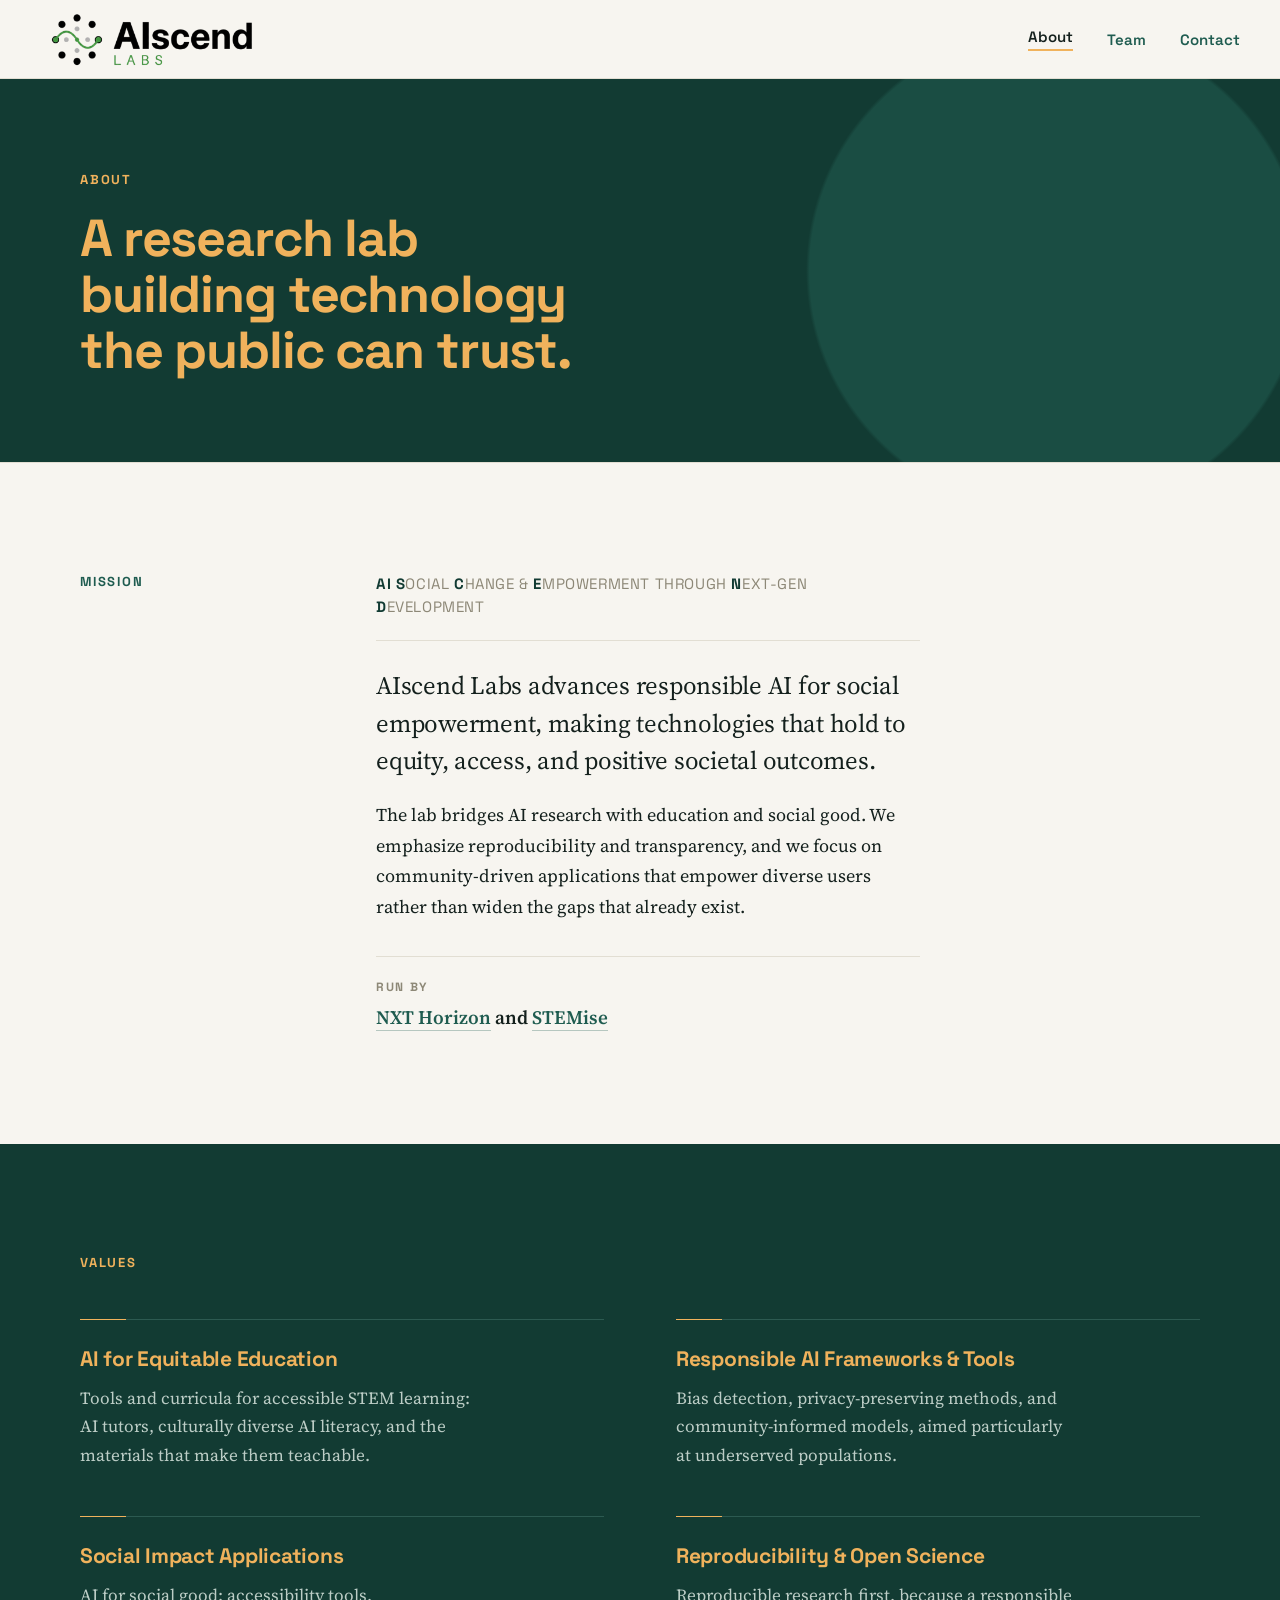
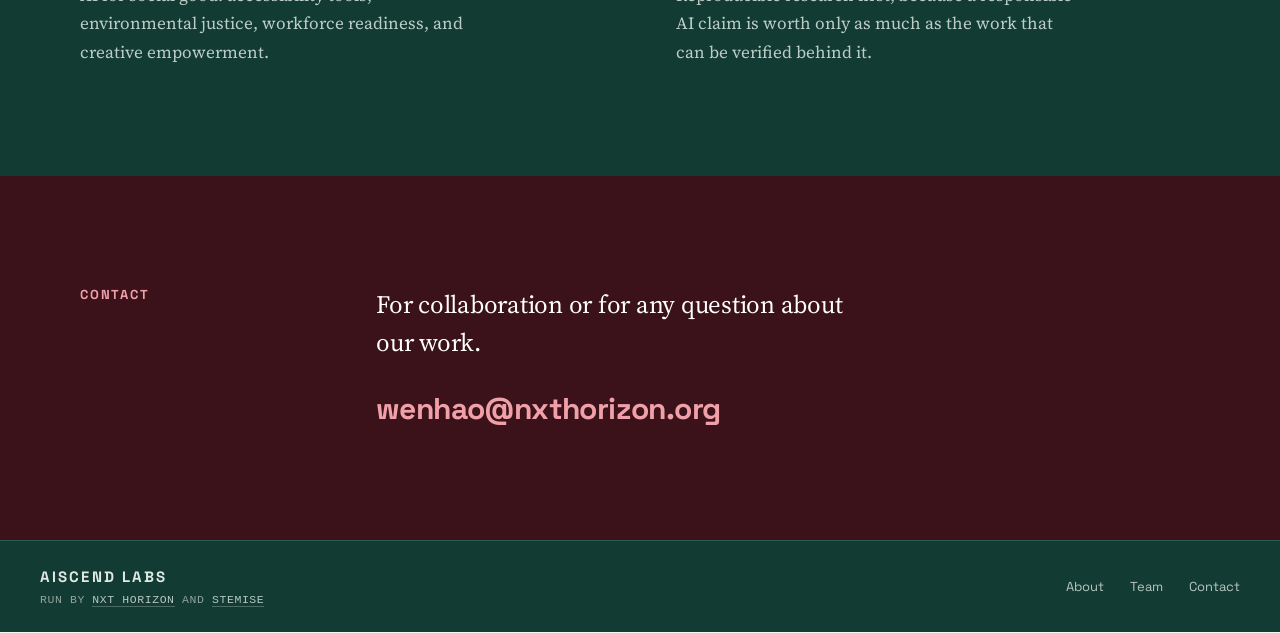
==== about.html @ 21ad2ea0 "x" ====
<!DOCTYPE html>
<html lang="en">
<head>
<meta charset="utf-8" />
<meta name="viewport" content="width=device-width, initial-scale=1" />
<title>About | AIscend Labs</title>
<meta name="description" content="AIscend Labs advances responsible AI for social empowerment, bridging AI research with education and social good." />
<link rel="icon" type="image/png" href="favicon.png" />
<link rel="apple-touch-icon" href="favicon.png" />
<link rel="preconnect" href="https://fonts.googleapis.com" />
<link rel="preconnect" href="https://fonts.gstatic.com" crossorigin />
<link href="https://fonts.googleapis.com/css2?family=Space+Grotesk:wght@400;500;600;700&family=Source+Serif+4:ital,opsz,wght@0,8..60,400;0,8..60,600;1,8..60,400&display=swap" rel="stylesheet" />
<link rel="stylesheet" href="styles.css" />
</head>
<body id="top">

<header class="site-header">
  <a class="brand" href="index.html">
    <img class="logo" src="logo.png" alt="AIscend Labs" />
  </a>
  <nav class="site-nav">
    <a href="about.html" class="active">About</a>
    <a href="team.html">Team</a>
    <a href="#contact">Contact</a>
  </nav>
</header>

<section class="page-hero">
  <div class="wrap">
    <span class="eyebrow eyebrow-light">About</span>
    <h1>A research lab building technology the public can trust.</h1>
  </div>
</section>

<!-- ---------- mission ---------- -->
<section class="section" id="mission">
  <div class="wrap split">
    <div class="col-label"><span class="eyebrow">Mission</span></div>
    <div class="col-body">
      <p class="acronym">
        <b>AI</b>
        <b>S</b>ocial <b>C</b>hange &amp; <b>E</b>mpowerment through <b>N</b>ext-gen <b>D</b>evelopment
      </p>
      <p class="lede">
        AIscend Labs advances responsible AI for social empowerment, making technologies
        that hold to equity, access, and positive societal outcomes.
      </p>
      <p>
        The lab bridges AI research with education and social good. We emphasize
        reproducibility and transparency, and we focus on community-driven applications
        that empower diverse users rather than widen the gaps that already exist.
      </p>

      <div class="runby">
        <span class="runby-label">Run by</span>
        <p>
          <a href="https://nxthorizon.org/" target="_blank" rel="noopener">NXT Horizon</a>
          and
          <a href="https://www.stemise.org/" target="_blank" rel="noopener">STEMise</a>
        </p>
      </div>
    </div>
  </div>
</section>

<!-- ---------- values ---------- -->
<section class="section section-dark" id="values">
  <div class="wrap">
    <span class="eyebrow eyebrow-light">Values</span>
    <div class="cards">
      <article class="card">
        <h3>AI for Equitable Education</h3>
        <p>Tools and curricula for accessible STEM learning: AI tutors, culturally diverse AI literacy, and the materials that make them teachable.</p>
      </article>
      <article class="card">
        <h3>Responsible AI Frameworks &amp; Tools</h3>
        <p>Bias detection, privacy-preserving methods, and community-informed models, aimed particularly at underserved populations.</p>
      </article>
      <article class="card">
        <h3>Social Impact Applications</h3>
        <p>AI for social good: accessibility tools, environmental justice, workforce readiness, and creative empowerment.</p>
      </article>
      <article class="card">
        <h3>Reproducibility &amp; Open Science</h3>
        <p>Reproducible research first, because a responsible AI claim is worth only as much as the work that can be verified behind it.</p>
      </article>
    </div>
  </div>
</section>

<!-- ---------- contact ---------- -->
<section class="section section-contrast" id="contact">
  <div class="wrap split">
    <div class="col-label"><span class="eyebrow eyebrow-light">Contact</span></div>
    <div class="col-body">
      <p class="lede">For collaboration or for any question about our work.</p>
      <a class="mailto" href="mailto:wenhao@nxthorizon.org">wenhao@nxthorizon.org</a>
    </div>
  </div>
</section>

<footer class="site-footer">
  <div class="footer-text">
    <span>AIscend Labs</span>
    <span class="footer-runby">Run by
      <a href="https://nxthorizon.org/" target="_blank" rel="noopener">NXT Horizon</a> and
      <a href="https://www.stemise.org/" target="_blank" rel="noopener">STEMise</a>
    </span>
  </div>
  <nav class="footer-nav">
    <a href="about.html">About</a>
    <a href="team.html">Team</a>
    <a href="mailto:wenhao@nxthorizon.org">Contact</a>
  </nav>
</footer>

</body>
</html>
---- styles.css ----
:root {
  --bone: #f7f5f0;
  --ink: #14201d;
  --forest: #123b33;
  --forest-lift: #1a4d43;
  --green-link: #1f5c50;
  --amber: #f0b25c;

  /* forest is hue 168; its opposite on the wheel, at the same depth */
  --claret: #3b1219;
  --blush: #f0a0a8;

  --line: #e2ded3;

  /* Archivo carries the display + UI voice; the serif carries reading text. */
  --display: "Space Grotesk", Archivo, Helvetica, Arial, sans-serif;
  --body: "Source Serif 4", Charter, "Iowan Old Style", Georgia, serif;
  --mono: ui-monospace, SFMono-Regular, Menlo, monospace;
}

* { box-sizing: border-box; }

body {
  margin: 0;
  background: var(--bone);
  color: var(--ink);
  font-family: var(--body);
  -webkit-font-smoothing: antialiased;
}

/* everything structural stays in Archivo */
.site-header, .site-nav, .btn, .eyebrow,
h1, h2, h3, .partners em, .site-footer,
.verticals li, .partners li, .mailto {
  font-family: var(--display);
}

a { text-decoration: none; color: var(--green-link); }
a:hover { color: var(--forest); }

/* ---------- header ---------- */
.site-header {
  display: flex;
  align-items: center;
  justify-content: space-between;
  gap: 40px;
  padding: 12px 40px;
  background: var(--bone);
  border-bottom: 1px solid var(--line);
}

.brand { display: flex; align-items: center; gap: 18px; color: var(--ink); }
.brand:hover { color: var(--ink); }

.logo { height: 54px; width: auto; display: block; }

.site-nav {
  display: flex;
  align-items: center;
  gap: 34px;
  font-size: 15px;
  font-weight: 600;
}

.site-header { position: sticky; top: 0; z-index: 10; }
html { scroll-behavior: smooth; scroll-padding-top: 90px; }

/* ---------- hero ---------- */
.hero {
  display: grid;
  grid-template-columns: 1fr 1fr;
  align-items: stretch;
  min-height: 720px;
}

.hero-panel {
  position: relative;
  overflow: hidden;
  background: var(--forest);
  display: flex;
  flex-direction: column;
  justify-content: center;
  gap: 30px;
  padding: 96px 88px;
}

/* soft organic shapes behind the text */
.blobs {
  position: absolute;
  inset: -20% 10% -20% -30%;
  pointer-events: none;
  background:
    radial-gradient(closest-side at 70% 40%, var(--forest-lift) 0 70%, transparent 71%),
    radial-gradient(closest-side at 20% 75%, var(--forest-lift) 0 68%, transparent 69%);
}

.hero-panel h1,
.hero-panel p,
.actions { position: relative; }

.hero-panel h1 {
  margin: 0;
  font-size: 62px;
  line-height: 1.06;
  letter-spacing: -0.02em;
  color: var(--amber);
  max-width: 13ch;
  text-wrap: pretty;
}

.hero-panel p {
  margin: 0;
  font-size: 19px;
  line-height: 1.55;
  color: #e6ece7;
  max-width: 46ch;
  text-wrap: pretty;
}

.actions { display: flex; flex-wrap: wrap; gap: 18px; }

.btn {
  display: inline-flex;
  align-items: center;
  justify-content: center;
  padding: 16px 34px;
  border-radius: 999px;
  font-size: 14px;
  font-weight: 700;
  letter-spacing: 0.09em;
  text-transform: uppercase;
  transition: background 0.15s ease, color 0.15s ease, border-color 0.15s ease;
}

.btn-solid { background: var(--amber); color: var(--ink); }
.btn-solid:hover { background: var(--bone); color: var(--forest); }

.btn-ghost { border: 2px solid #7fa89c; color: var(--bone); }
.btn-ghost:hover { background: var(--bone); color: var(--forest); border-color: var(--bone); }

/* ---------- media side ---------- */
.hero-media {
  position: relative;
  display: flex;
  align-items: center;
  justify-content: center;
  background: repeating-linear-gradient(135deg, #e8e4d8 0 14px, #ded9ca 14px 28px);
}

.hero-media img {
  width: 100%;
  height: 100%;
  object-fit: cover;
  display: block;
}

.placeholder {
  font-family: var(--mono);
  font-size: 13px;
  letter-spacing: 0.08em;
  text-transform: uppercase;
  color: #5c5a4e;
  background: var(--bone);
  padding: 10px 16px;
}

.site-nav .active { color: var(--ink); border-bottom: 2px solid var(--amber); padding-bottom: 3px; }

/* ---------- page hero (subpages) ---------- */
.page-hero {
  position: relative;
  overflow: hidden;
  background: var(--forest);
  padding: 92px 40px 84px;
}
.page-hero::before {
  content: "";
  position: absolute;
  inset: -40% -10% -40% 55%;
  pointer-events: none;
  background: radial-gradient(closest-side at 50% 50%, var(--forest-lift) 0 70%, transparent 71%);
}
.page-hero .wrap { position: relative; }
.page-hero h1 {
  margin: 22px 0 0;
  font-size: 52px;
  line-height: 1.08;
  letter-spacing: -0.022em;
  color: var(--amber);
  max-width: 16ch;
  text-wrap: balance;
}
.page-hero .eyebrow-light { margin-bottom: 0; }

/* ---------- sections ---------- */
.section { padding: 110px 40px; border-top: 1px solid var(--line); }
.section-tint { background: #f1eee6; }
.section-dark {
  background: var(--forest);
  color: #e6ece7;
  border-top: none;
}
/* keep back-to-back dark sections from reading as one block */
.section-dark + .section-dark { border-top: 1px solid #2c5a51; }

/* the complement of the forest green, for a section that must not read as green */
.section-contrast {
  background: var(--claret);
  color: #f2dcdc;
  border-top: none;
}
.section-contrast .eyebrow { color: var(--blush); }
.section-contrast .lede { color: #fff; }
.section-contrast .mailto { color: var(--blush); }
.section-contrast .mailto:hover { border-bottom-color: var(--blush); }

.wrap { max-width: 1120px; margin: 0 auto; }

.split {
  display: grid;
  grid-template-columns: 240px 1fr;
  gap: 56px;
  align-items: start;
}

.col-body { max-width: 68ch; }
.col-body p { margin: 0 0 20px; font-size: 18px; line-height: 1.7; }
.col-body p:last-child { margin-bottom: 0; }

.eyebrow {
  display: block;
  font-size: 13px;
  font-weight: 700;
  letter-spacing: 0.14em;
  text-transform: uppercase;
  color: var(--green-link);
}
.eyebrow-light { color: var(--amber); margin-bottom: 48px; }

.lede {
  font-size: 25px !important;
  line-height: 1.5 !important;
  letter-spacing: -0.01em;
  text-wrap: pretty;
}
.section-dark .lede { color: #fff; }

/* expansion of the name, set so the letters that build it read first */
.acronym {
  font-family: var(--display) !important;
  font-size: 15px !important;
  line-height: 1.5 !important;
  font-weight: 400;
  letter-spacing: 0.04em;
  text-transform: uppercase;
  color: #8d8877;
  margin: 0 0 26px !important;
  padding-bottom: 22px;
  border-bottom: 1px solid var(--line);
}
.acronym b { font-weight: 700; color: var(--forest); }
.acronym span { color: var(--line); padding: 0 4px; }

.note { font-size: 16px !important; color: #5c5a4e; }
.section-dark .note { color: #b7c7c0; }

/* ---------- values ---------- */
.cards {
  display: grid;
  grid-template-columns: repeat(2, 1fr);
  column-gap: 72px;
  row-gap: 46px;
}

/* no boxes: each value sits under its own hairline */
.card {
  position: relative;
  padding-top: 26px;
  border-top: 1px solid #2c5a51;
}

.card::before {
  content: "";
  position: absolute;
  top: -1px;
  left: 0;
  width: 46px;
  height: 1px;
  background: var(--amber);
}

.card h3 {
  margin: 0 0 12px;
  font-size: 21px;
  line-height: 1.25;
  color: var(--amber);
  letter-spacing: -0.012em;
  text-wrap: balance;
}

.card p {
  margin: 0;
  font-size: 17px;
  line-height: 1.68;
  color: #bccdc6;
  max-width: 44ch;
}

/* ---------- run by ---------- */
.runby {
  margin-top: 34px;
  padding-top: 22px;
  border-top: 1px solid var(--line);
}

.runby-label {
  display: block;
  margin-bottom: 6px;
  font-family: var(--display);
  font-size: 12px;
  font-weight: 700;
  letter-spacing: 0.14em;
  text-transform: uppercase;
  color: #8d8877;
}

.runby p { margin: 0 !important; font-size: 19px !important; font-weight: 600; }
.runby a { border-bottom: 1px solid rgba(31, 92, 80, 0.3); }
.runby a:hover { border-bottom-color: var(--forest); }

/* ---------- verticals ---------- */
.verticals {
  list-style: none;
  margin: 30px 0 26px;
  padding: 0;
  border-top: 1px solid var(--line);
}
.verticals li {
  padding: 15px 2px;
  border-bottom: 1px solid var(--line);
  font-size: 17px;
  font-weight: 600;
}

/* ---------- partners ---------- */
.partners { list-style: none; margin: 30px 0 26px; padding: 0; }
.partners li {
  display: flex;
  align-items: baseline;
  gap: 16px;
  padding: 14px 2px;
  border-bottom: 1px solid var(--line);
  font-size: 18px;
  font-weight: 600;
}
.rank {
  font-family: var(--mono);
  font-size: 13px;
  font-weight: 400;
  color: #8d8877;
}
.partners em {
  font-style: normal;
  font-size: 11px;
  font-weight: 700;
  letter-spacing: 0.12em;
  text-transform: uppercase;
  color: var(--ink);
  background: var(--amber);
  padding: 4px 9px;
  border-radius: 999px;
}

/* ---------- roadmap ---------- */
.phase {
  display: grid;
  grid-template-columns: 240px 1fr;
  gap: 56px;
  padding: 46px 0;
  border-bottom: 1px solid var(--line);
}
.phase:first-of-type { border-top: 1px solid var(--line); margin-top: 48px; }
.phase:last-of-type { border-bottom: none; padding-bottom: 0; }

.phase-num {
  display: block;
  font-family: var(--mono);
  font-size: 13px;
  letter-spacing: 0.1em;
  text-transform: uppercase;
  color: #8d8877;
  margin-bottom: 10px;
}
.phase-head h3 {
  margin: 0;
  font-size: 26px;
  line-height: 1.2;
  letter-spacing: -0.015em;
  color: var(--forest);
  text-wrap: balance;
}
.phase-body { max-width: 68ch; }
.phase-body p { margin: 0 0 20px; font-size: 18px; line-height: 1.7; }

.dates { margin: 26px 0 22px; }
.dates > div {
  display: grid;
  grid-template-columns: 130px 1fr;
  gap: 20px;
  padding: 13px 0;
  border-top: 1px solid var(--line);
}
.dates dt {
  font-family: var(--mono);
  font-size: 13px;
  font-weight: 400;
  color: var(--green-link);
  padding-top: 2px;
}
.dates dd { margin: 0; font-size: 17px; line-height: 1.65; }

/* ---------- contact ---------- */
.mailto {
  display: inline-block;
  margin-top: 8px;
  font-size: 30px;
  font-weight: 700;
  letter-spacing: -0.02em;
  color: var(--amber);
  border-bottom: 2px solid transparent;
}
.mailto:hover { color: var(--amber); border-bottom-color: var(--amber); }

/* ---------- team ---------- */
.team {
  list-style: none;
  margin: 0;
  padding: 0;
  display: grid;
  grid-template-columns: repeat(3, 1fr);
  gap: 52px 44px;
}

.person { display: flex; flex-direction: column; }

.avatar {
  display: flex;
  align-items: center;
  justify-content: center;
  width: 104px;
  height: 104px;
  border-radius: 50%;
  margin-bottom: 22px;
  object-fit: cover;
  background: #e8e4d8;
  border: 1px solid var(--line);
  font-family: var(--display);
  font-size: 30px;
  font-weight: 700;
  color: var(--forest);
}

/* portraits are taller than wide, so bias the crop toward the face */
img.avatar { object-position: center 18%; }

.person h3 {
  margin: 0 0 4px;
  font-size: 21px;
  line-height: 1.25;
  letter-spacing: -0.015em;
  color: var(--forest);
}

.role {
  margin: 0 0 14px;
  font-family: var(--display);
  font-size: 12px;
  font-weight: 700;
  letter-spacing: 0.12em;
  text-transform: uppercase;
  color: var(--green-link);
}

.bio { margin: 0 0 14px; font-size: 17px; line-height: 1.65; }

.person-link { font-size: 15px; }

/* ---------- footer ---------- */
.site-footer {
  display: flex;
  align-items: center;
  justify-content: space-between;
  flex-wrap: wrap;
  gap: 12px;
  padding: 26px 40px;
  background: var(--forest);
  border-top: 1px solid #2c5a51;
  font-size: 13px;
  color: #b7c7c0;
}

.footer-text { display: flex; flex-direction: column; gap: 7px; }

.footer-text > span:first-child {
  font-family: var(--display);
  font-size: 15px;
  font-weight: 700;
  letter-spacing: 0.14em;
  text-transform: uppercase;
  color: #e0e9e4;
}

.footer-runby {
  font-family: var(--mono);
  font-size: 11.5px;
  letter-spacing: 0.05em;
  text-transform: uppercase;
  color: #90a49d;
}
.footer-runby a { color: #b7c7c0; border-bottom: 1px solid rgba(183, 199, 192, 0.35); }
.footer-runby a:hover { color: var(--amber); border-bottom-color: var(--amber); }

.footer-nav { display: flex; gap: 26px; }
.footer-nav a { color: #b7c7c0; }
.footer-nav a:hover { color: var(--amber); }

/* ---------- responsive ---------- */
@media (max-width: 980px) {
  .section { padding: 72px 28px; }
  .split, .phase { grid-template-columns: 1fr; gap: 22px; }
  .cards { grid-template-columns: 1fr; row-gap: 34px; }
  .card { padding-top: 22px; }
  .eyebrow-light { margin-bottom: 30px; }
  .lede { font-size: 21px !important; }
  .phase:first-of-type { margin-top: 32px; }
  .dates > div { grid-template-columns: 1fr; gap: 4px; }
  .mailto { font-size: 22px; word-break: break-all; }
  .site-header { position: static; }
  .logo { height: 40px; }
  .site-header { padding: 10px 24px; }
  .acronym { font-size: 13px !important; }
  .page-hero { padding: 56px 28px 60px; }
  .page-hero h1 { font-size: 36px; }
  .team { grid-template-columns: 1fr; gap: 40px; }
  .avatar { width: 84px; height: 84px; font-size: 28px; }
}

@media (max-width: 980px) {
  .site-header { flex-direction: column; align-items: flex-start; gap: 20px; }
  .site-nav { flex-wrap: wrap; gap: 20px; }
  .hero { grid-template-columns: 1fr; }
  .hero-media { min-height: 380px; order: -1; }
  .hero-panel { padding: 64px 32px; }
  .hero-panel h1 { font-size: 44px; }
}
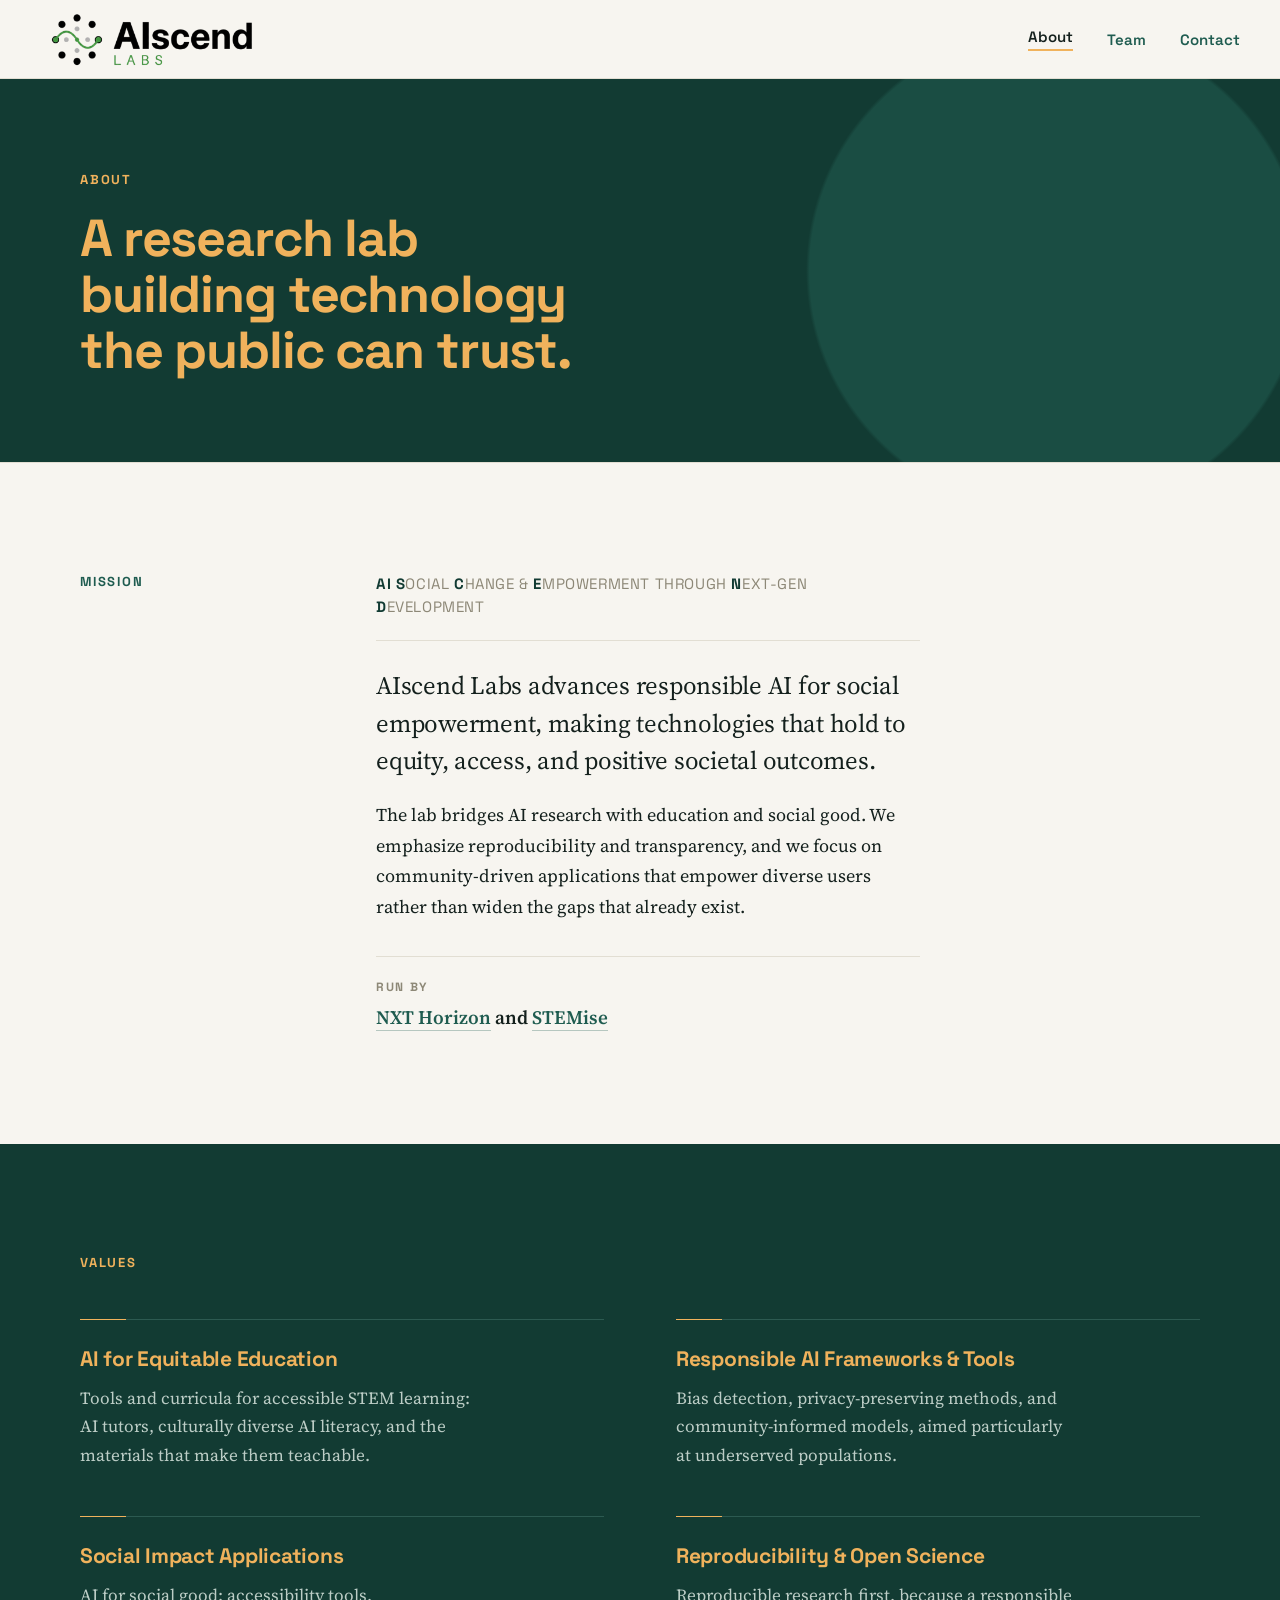
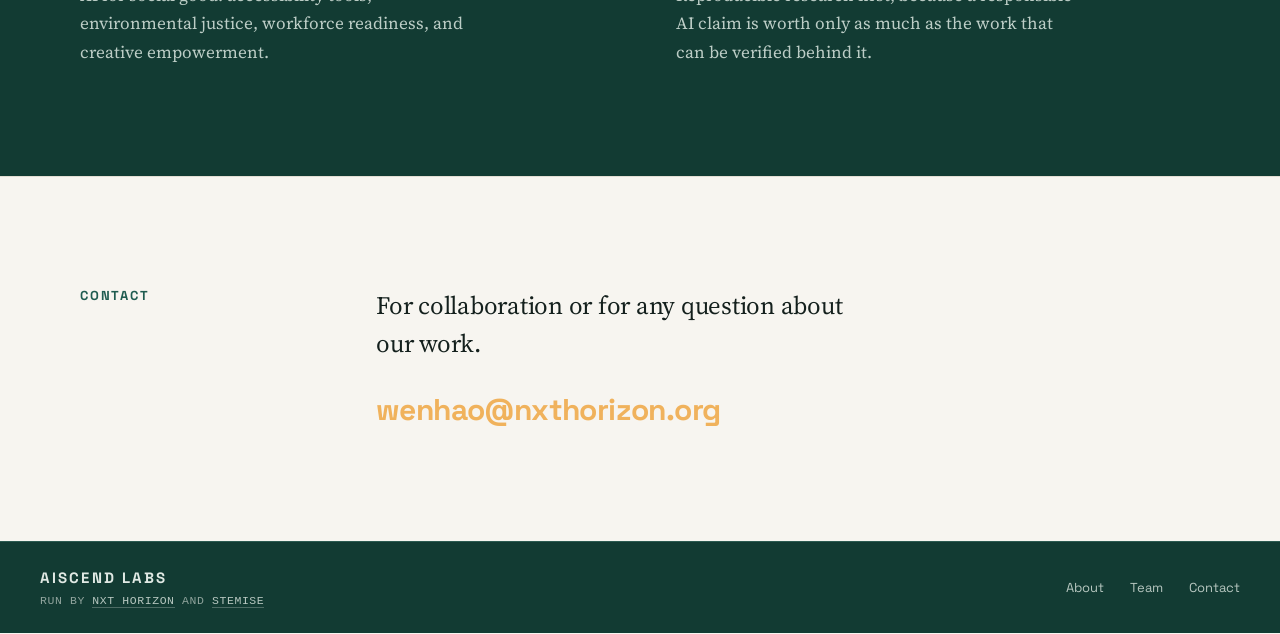
==== commit 6b2893a4: "dna" ====
--- a/about.html
+++ b/about.html
@@ -89,9 +89,9 @@
 </section>
 
 <!-- ---------- contact ---------- -->
-<section class="section section-contrast" id="contact">
+<section class="section" id="contact">
   <div class="wrap split">
-    <div class="col-label"><span class="eyebrow eyebrow-light">Contact</span></div>
+    <div class="col-label"><span class="eyebrow">Contact</span></div>
     <div class="col-body">
       <p class="lede">For collaboration or for any question about our work.</p>
       <a class="mailto" href="mailto:wenhao@nxthorizon.org">wenhao@nxthorizon.org</a>
--- a/styles.css
+++ b/styles.css
@@ -151,6 +151,23 @@
   width: 100%;
   height: 100%;
   object-fit: cover;
+  display: block;
+}
+
+/* panel holding the animated DNA helix */
+.hero-media-dna {
+  background: var(--bone);
+  overflow: hidden;
+}
+
+#dna-viewer {
+  position: absolute;
+  inset: 0;
+  width: 100%;
+  height: 100%;
+}
+
+.hero-media-dna canvas {
   display: block;
 }
 
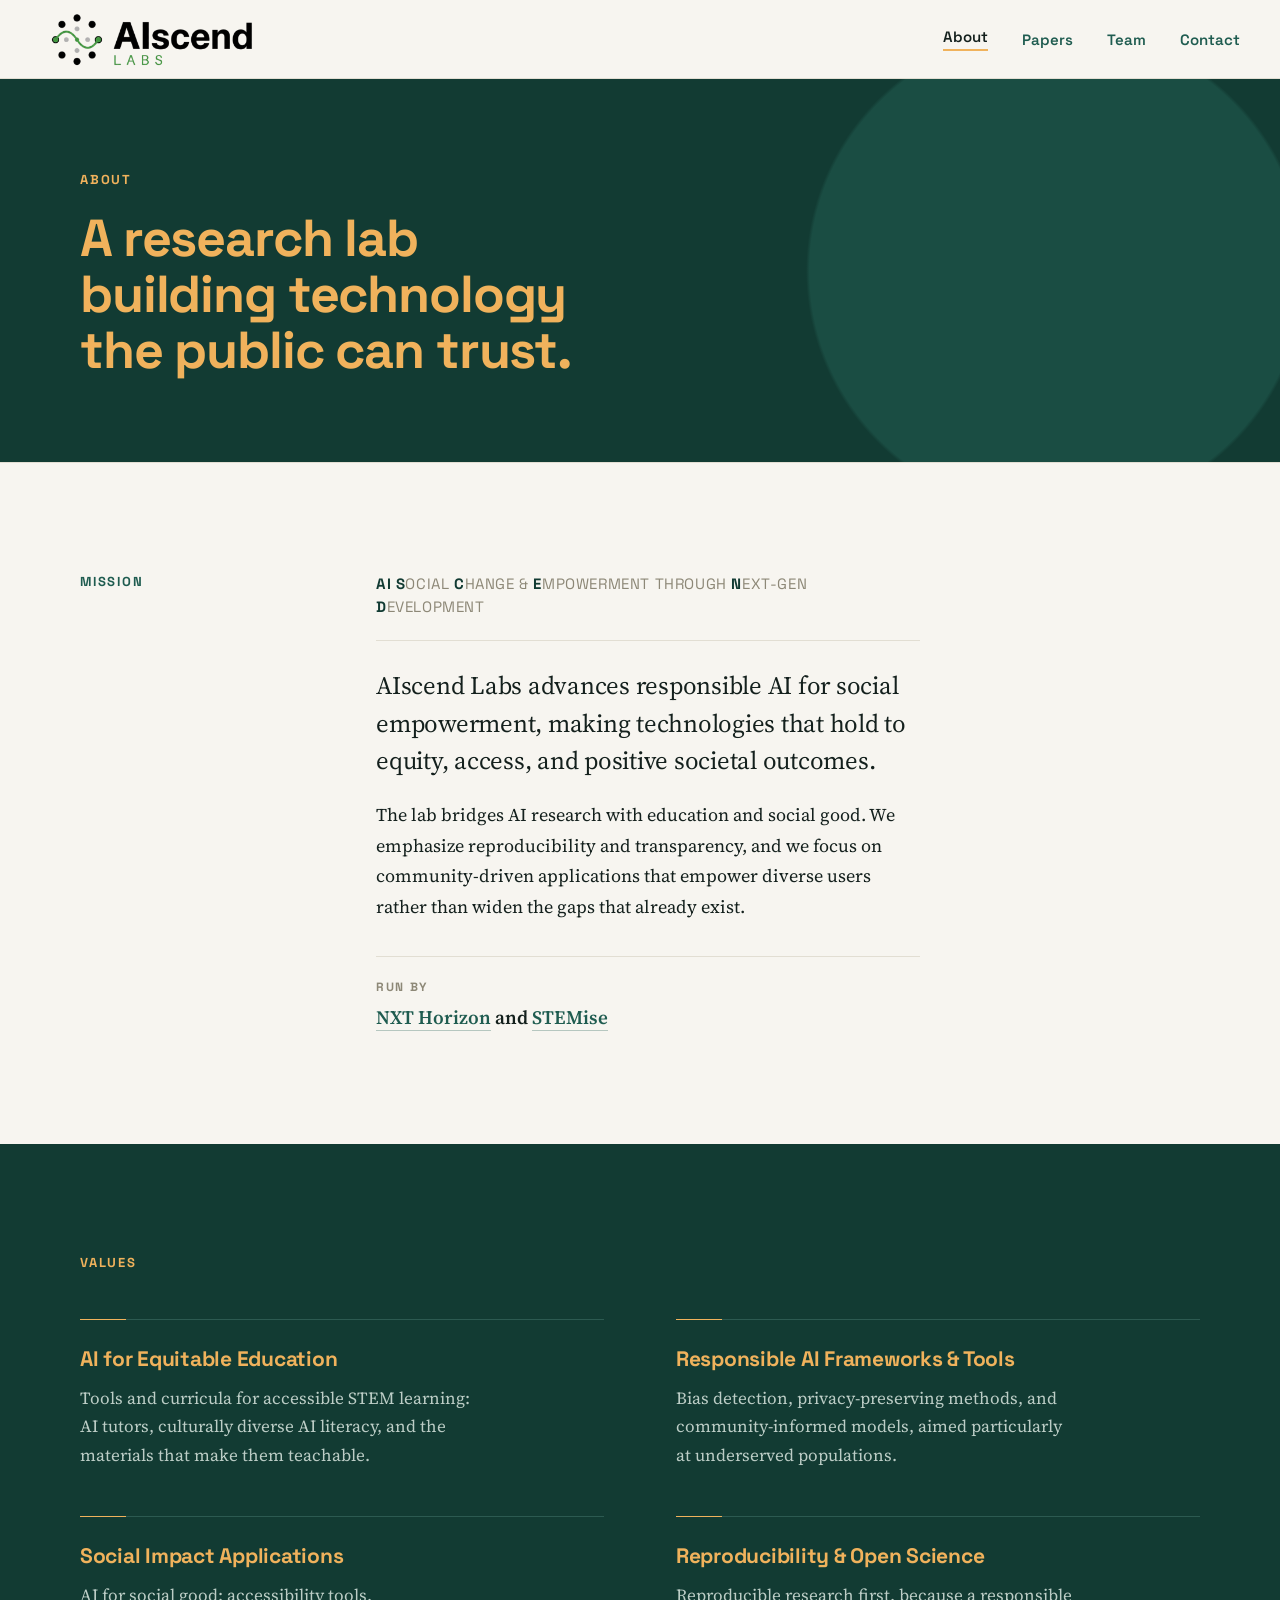
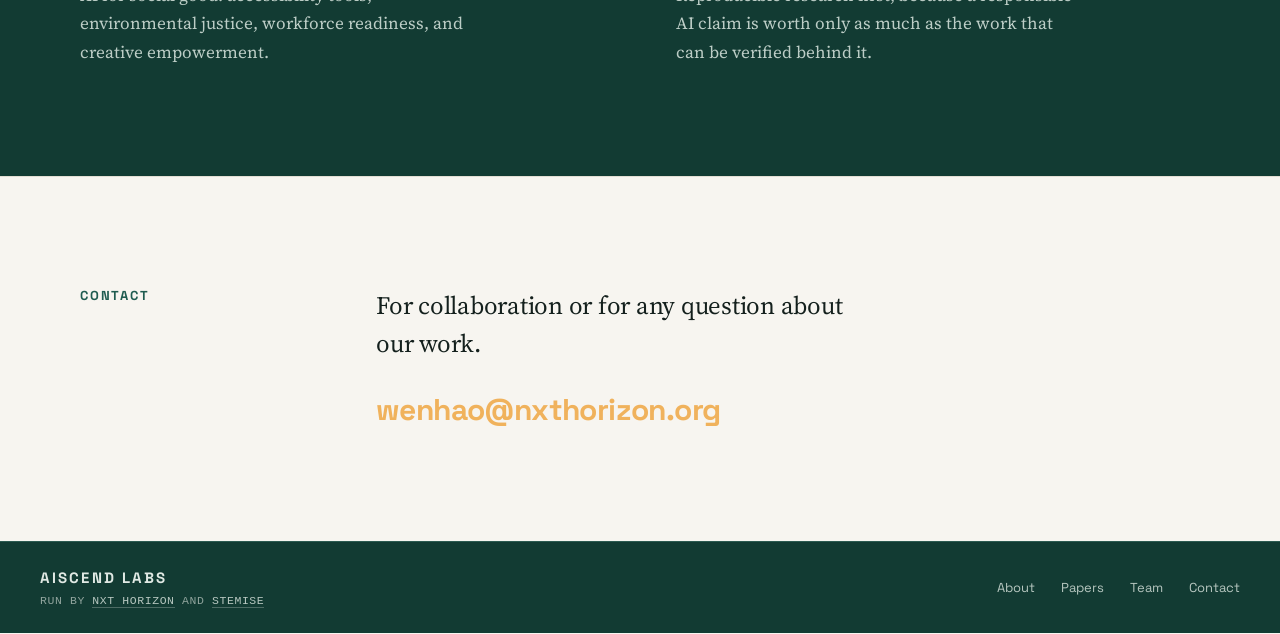
==== commit 9fee5a43: "paper" ====
--- a/about.html
+++ b/about.html
@@ -20,6 +20,7 @@
   </a>
   <nav class="site-nav">
     <a href="about.html" class="active">About</a>
+    <a href="papers.html">Papers</a>
     <a href="team.html">Team</a>
     <a href="#contact">Contact</a>
   </nav>
@@ -109,6 +110,7 @@
   </div>
   <nav class="footer-nav">
     <a href="about.html">About</a>
+    <a href="papers.html">Papers</a>
     <a href="team.html">Team</a>
     <a href="mailto:wenhao@nxthorizon.org">Contact</a>
   </nav>
--- a/styles.css
+++ b/styles.css
@@ -541,8 +541,73 @@
 .footer-nav a { color: #b7c7c0; }
 .footer-nav a:hover { color: var(--amber); }
 
+/* ---------- papers ---------- */
+.paper {
+  padding: 0 0 46px;
+  border-bottom: 1px solid var(--line);
+}
+.paper + .paper { padding-top: 46px; }
+.paper:last-child { border-bottom: none; padding-bottom: 0; }
+
+.paper-venue {
+  display: block;
+  font-family: var(--mono);
+  font-size: 13px;
+  letter-spacing: 0.1em;
+  text-transform: uppercase;
+  color: #8d8877;
+  margin-bottom: 14px;
+}
+
+.paper-title {
+  margin: 0 0 14px;
+  max-width: 26ch;
+  font-size: 32px;
+  line-height: 1.18;
+  letter-spacing: -0.02em;
+  color: var(--forest);
+  text-wrap: balance;
+}
+
+.paper-authors {
+  margin: 0 0 22px;
+  max-width: 68ch;
+  font-size: 18px;
+  line-height: 1.6;
+}
+.paper-note { color: #5c5a4e; font-size: 15px; }
+
+.paper-abstract {
+  margin: 0 0 28px;
+  max-width: 68ch;
+  font-size: 18px;
+  line-height: 1.7;
+}
+
+.paper-links { display: flex; flex-wrap: wrap; gap: 16px; margin-bottom: 34px; }
+.btn-paper { background: var(--forest); color: var(--bone); }
+.btn-paper:hover { background: var(--forest-lift); color: var(--bone); }
+.btn-paper-ghost { border: 2px solid var(--forest); color: var(--forest); }
+.btn-paper-ghost:hover { background: var(--forest); color: var(--bone); }
+
+.paper-embed {
+  border: 1px solid var(--line);
+  background: #eeebe2;
+  border-radius: 4px;
+  overflow: hidden;
+}
+.paper-embed iframe {
+  display: block;
+  width: 100%;
+  height: 820px;
+  border: 0;
+}
+.paper-fallback { margin: 12px 0 0; }
+
 /* ---------- responsive ---------- */
 @media (max-width: 980px) {
+  .paper-title { font-size: 26px; max-width: none; }
+  .paper-embed iframe { height: 520px; }
   .section { padding: 72px 28px; }
   .split, .phase { grid-template-columns: 1fr; gap: 22px; }
   .cards { grid-template-columns: 1fr; row-gap: 34px; }
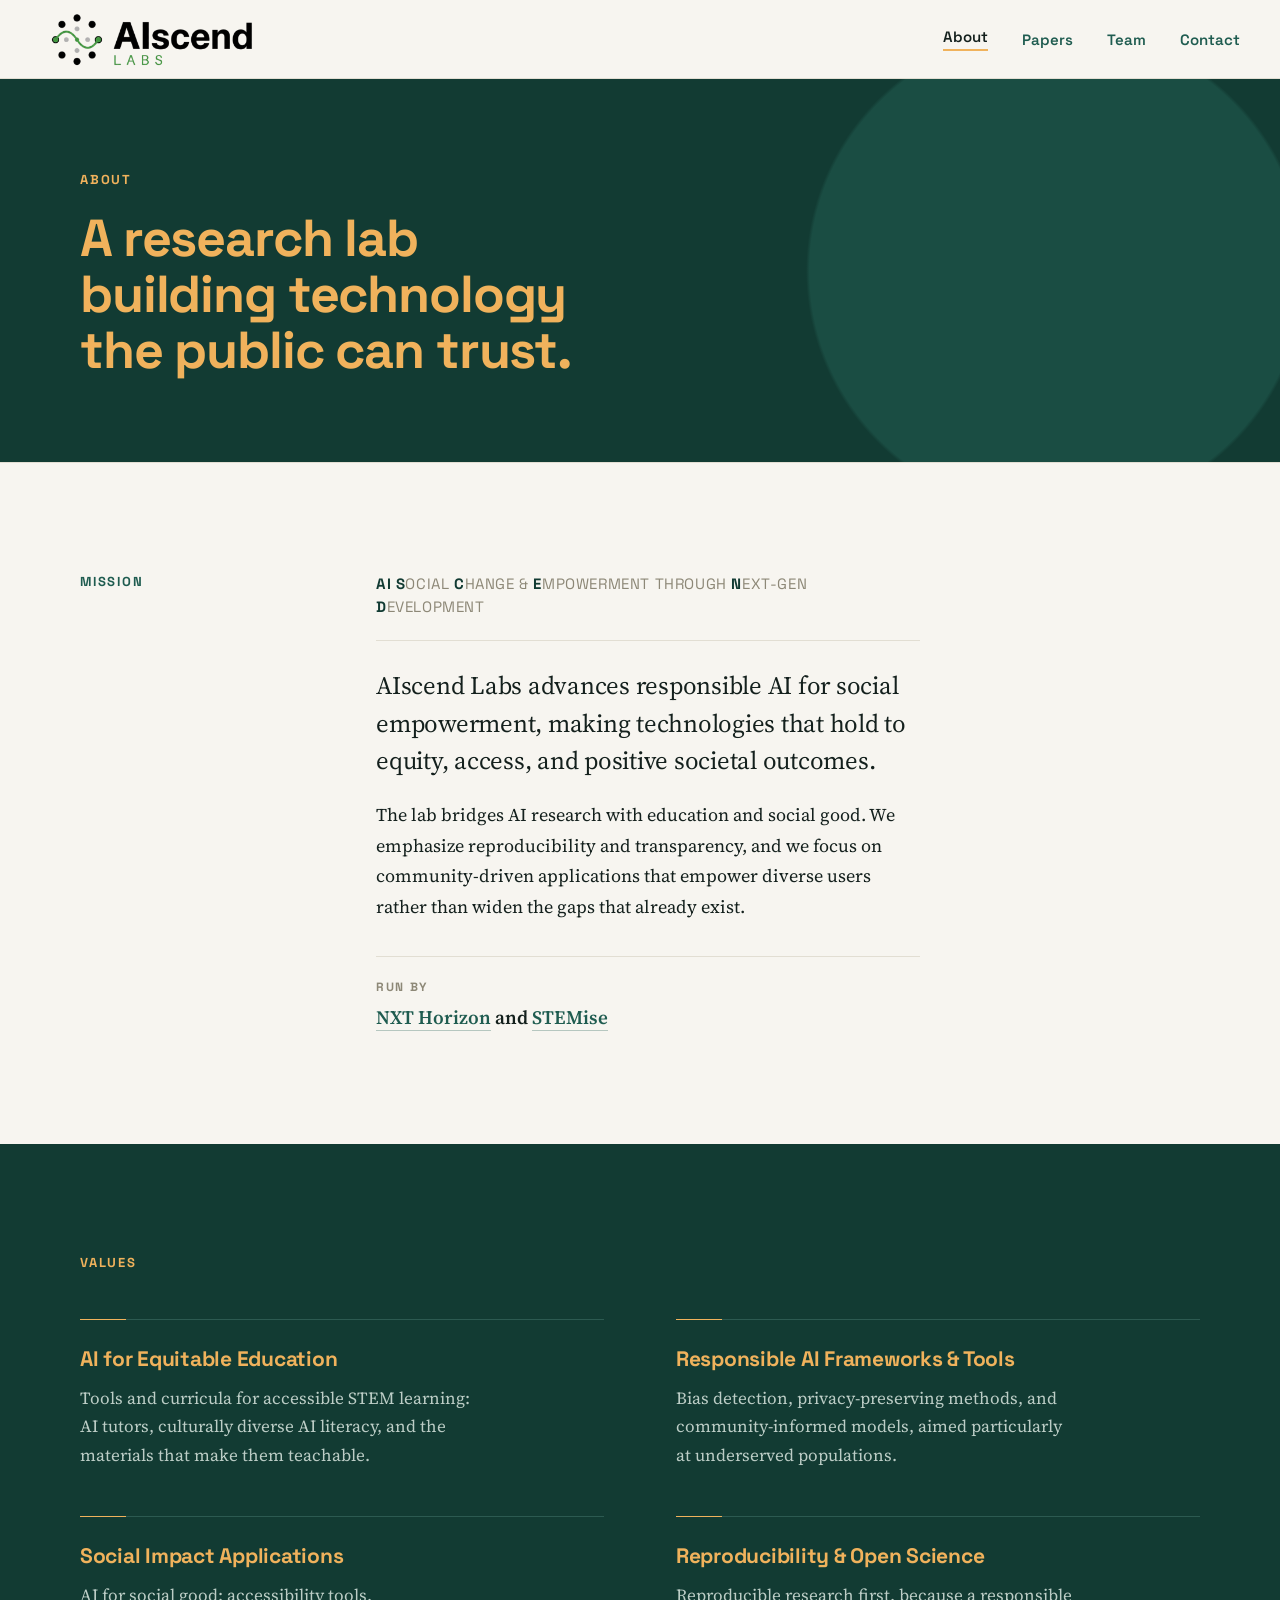
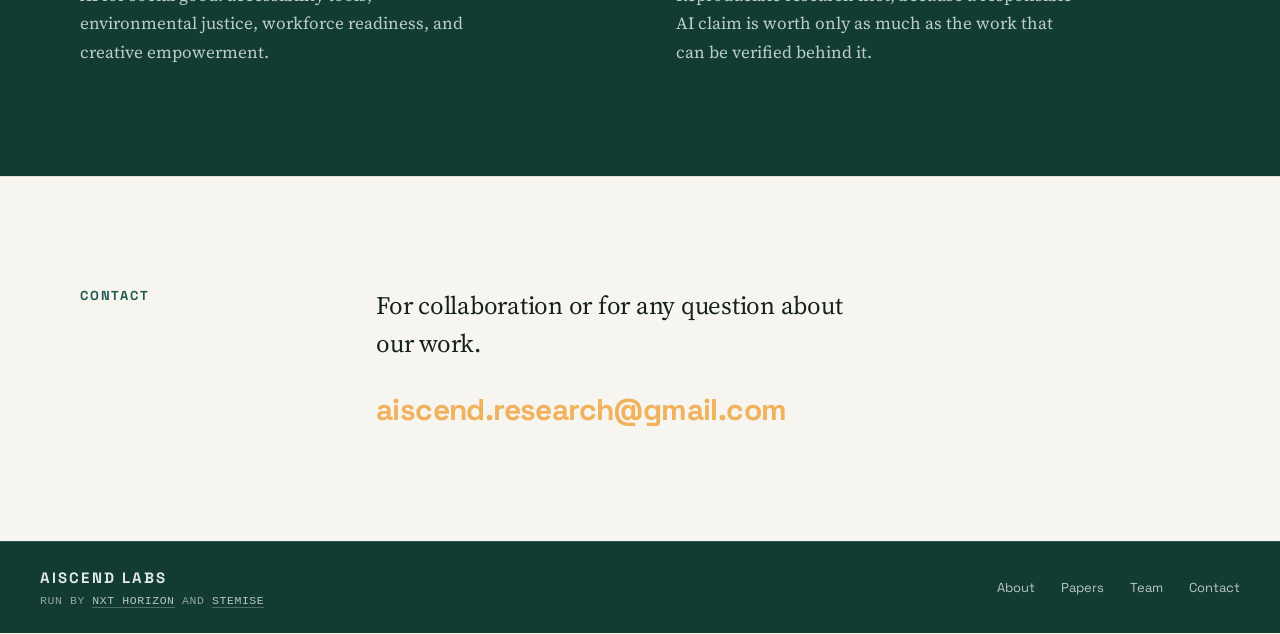
==== commit a8ebea08: "e" ====
--- a/about.html
+++ b/about.html
@@ -95,7 +95,7 @@
     <div class="col-label"><span class="eyebrow">Contact</span></div>
     <div class="col-body">
       <p class="lede">For collaboration or for any question about our work.</p>
-      <a class="mailto" href="mailto:wenhao@nxthorizon.org">wenhao@nxthorizon.org</a>
+      <a class="mailto" href="mailto:aiscend.research@gmail.com">aiscend.research@gmail.com</a>
     </div>
   </div>
 </section>
@@ -112,7 +112,7 @@
     <a href="about.html">About</a>
     <a href="papers.html">Papers</a>
     <a href="team.html">Team</a>
-    <a href="mailto:wenhao@nxthorizon.org">Contact</a>
+    <a href="mailto:aiscend.research@gmail.com">Contact</a>
   </nav>
 </footer>
 
--- a/styles.css
+++ b/styles.css
@@ -542,12 +542,21 @@
 .footer-nav a:hover { color: var(--amber); }
 
 /* ---------- papers ---------- */
+.papers {
+  display: grid;
+  grid-template-columns: repeat(3, minmax(0, 1fr));
+  gap: 52px 40px;
+}
+@media (max-width: 1180px) {
+  .papers { grid-template-columns: repeat(2, minmax(0, 1fr)); }
+}
+
 .paper {
-  padding: 0 0 46px;
-  border-bottom: 1px solid var(--line);
-}
-.paper + .paper { padding-top: 46px; }
-.paper:last-child { border-bottom: none; padding-bottom: 0; }
+  display: flex;
+  flex-direction: column;
+  padding-top: 26px;
+  border-top: 2px solid var(--forest);
+}
 
 .paper-venue {
   display: block;
@@ -561,53 +570,35 @@
 
 .paper-title {
   margin: 0 0 14px;
-  max-width: 26ch;
-  font-size: 32px;
-  line-height: 1.18;
+  font-size: 22px;
+  line-height: 1.2;
   letter-spacing: -0.02em;
   color: var(--forest);
   text-wrap: balance;
 }
 
-.paper-authors {
-  margin: 0 0 22px;
-  max-width: 68ch;
-  font-size: 18px;
-  line-height: 1.6;
-}
-.paper-note { color: #5c5a4e; font-size: 15px; }
-
 .paper-abstract {
   margin: 0 0 28px;
-  max-width: 68ch;
-  font-size: 18px;
-  line-height: 1.7;
-}
-
-.paper-links { display: flex; flex-wrap: wrap; gap: 16px; margin-bottom: 34px; }
+  font-size: 16px;
+  line-height: 1.65;
+}
+
+.paper-links { display: flex; flex-wrap: wrap; gap: 12px; margin-top: auto; }
+.paper-links .btn {
+  padding: 13px 22px;
+  font-size: 13px;
+  letter-spacing: 0.07em;
+  text-align: center;
+}
 .btn-paper { background: var(--forest); color: var(--bone); }
 .btn-paper:hover { background: var(--forest-lift); color: var(--bone); }
 .btn-paper-ghost { border: 2px solid var(--forest); color: var(--forest); }
 .btn-paper-ghost:hover { background: var(--forest); color: var(--bone); }
 
-.paper-embed {
-  border: 1px solid var(--line);
-  background: #eeebe2;
-  border-radius: 4px;
-  overflow: hidden;
-}
-.paper-embed iframe {
-  display: block;
-  width: 100%;
-  height: 820px;
-  border: 0;
-}
-.paper-fallback { margin: 12px 0 0; }
-
 /* ---------- responsive ---------- */
 @media (max-width: 980px) {
-  .paper-title { font-size: 26px; max-width: none; }
-  .paper-embed iframe { height: 520px; }
+  .papers { grid-template-columns: 1fr; gap: 44px; }
+  .paper-title { font-size: 24px; }
   .section { padding: 72px 28px; }
   .split, .phase { grid-template-columns: 1fr; gap: 22px; }
   .cards { grid-template-columns: 1fr; row-gap: 34px; }
@@ -635,3 +626,21 @@
   .hero-panel { padding: 64px 32px; }
   .hero-panel h1 { font-size: 44px; }
 }
+
+/* collaboration logo row on the home page */
+.collab-logos {
+  display: flex;
+  align-items: center;
+  flex-wrap: wrap;
+  gap: 48px;
+  margin-top: 36px;
+}
+.collab-logos img {
+  height: 44px;
+  width: auto;
+  max-width: 100%;
+}
+@media (max-width: 720px) {
+  .collab-logos { gap: 28px; }
+  .collab-logos img { height: 34px; }
+}
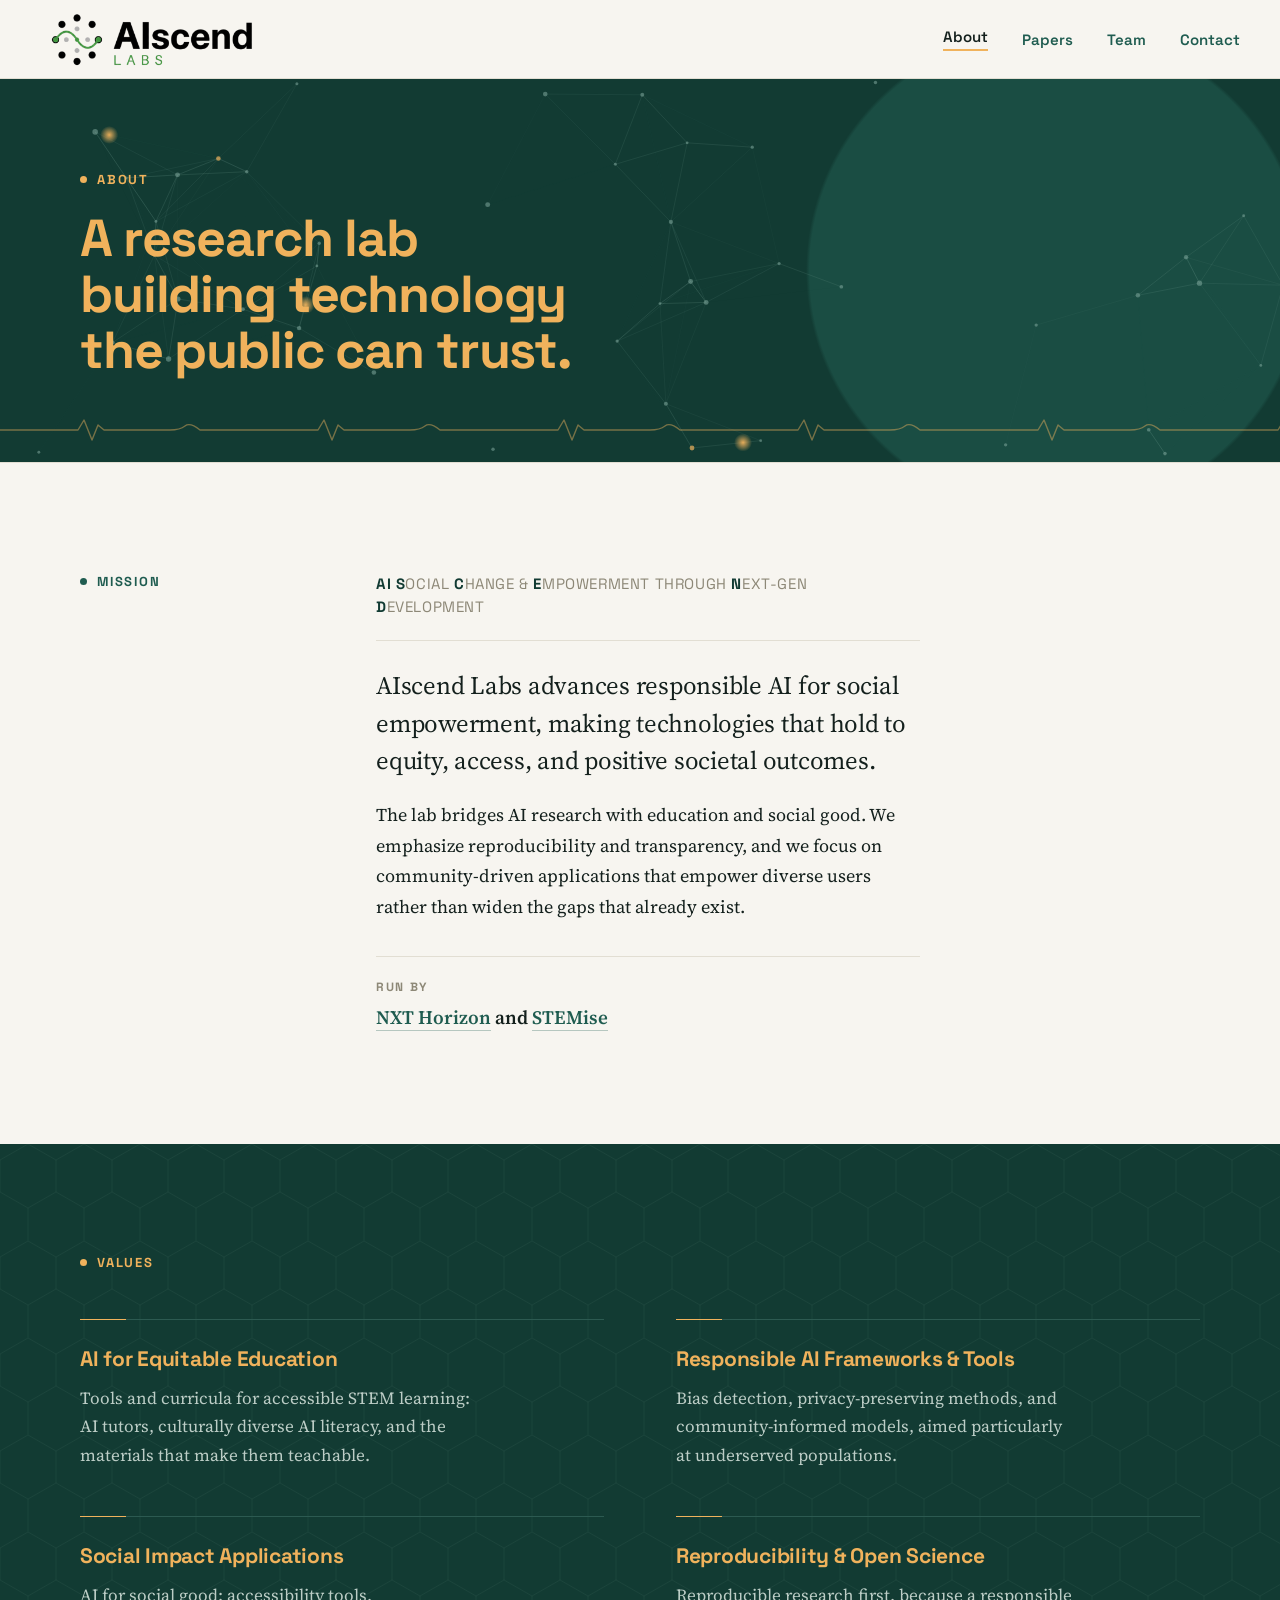
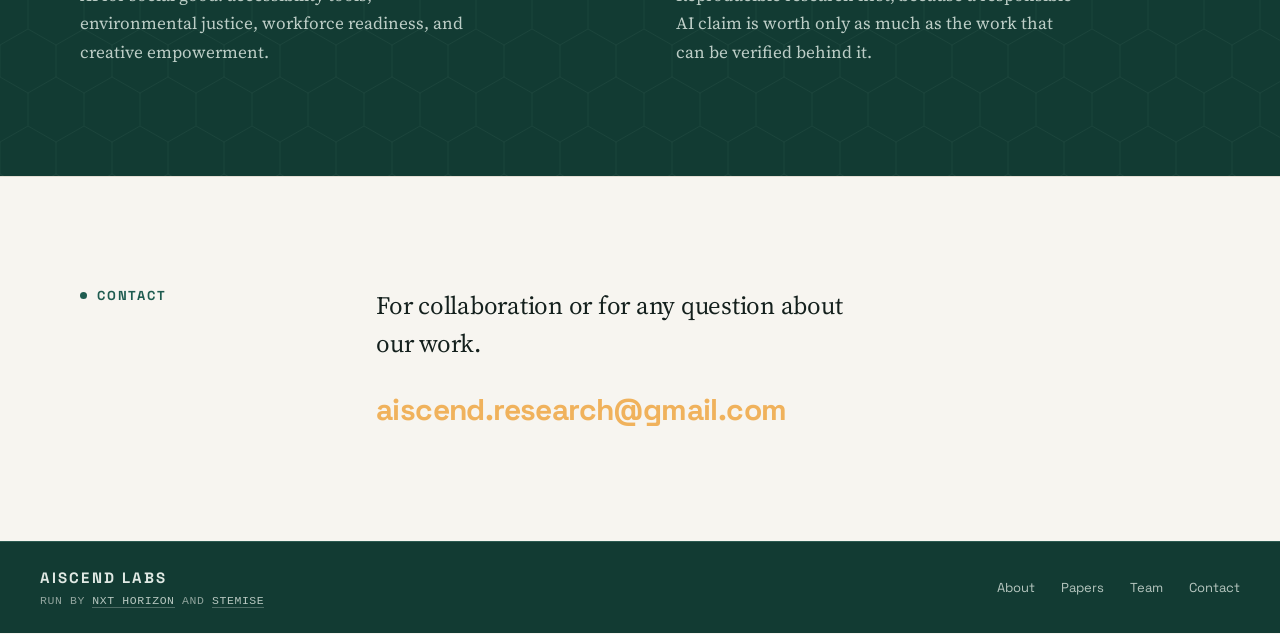
==== commit c7ac52d7: "Add science/AI motion layer across the site New fx.js draws a drifting neural network behind the for" ====
--- a/about.html
+++ b/about.html
@@ -10,7 +10,7 @@
 <link rel="preconnect" href="https://fonts.googleapis.com" />
 <link rel="preconnect" href="https://fonts.gstatic.com" crossorigin />
 <link href="https://fonts.googleapis.com/css2?family=Space+Grotesk:wght@400;500;600;700&family=Source+Serif+4:ital,opsz,wght@0,8..60,400;0,8..60,600;1,8..60,400&display=swap" rel="stylesheet" />
-<link rel="stylesheet" href="styles.css" />
+<link rel="stylesheet" href="styles.css?v=5" />
 </head>
 <body id="top">
 
@@ -116,5 +116,6 @@
   </nav>
 </footer>
 
+<script src="fx.js" defer></script>
 </body>
 </html>
--- a/styles.css
+++ b/styles.css
@@ -636,11 +636,168 @@
   margin-top: 36px;
 }
 .collab-logos img {
-  height: 44px;
+  height: 84px;
   width: auto;
   max-width: 100%;
+  mix-blend-mode: multiply;
 }
 @media (max-width: 720px) {
   .collab-logos { gap: 28px; }
-  .collab-logos img { height: 34px; }
-}
+  .collab-logos img { height: 51px; }
+}
+
+/* ---------- accepted venues ---------- */
+.venue-list {
+  list-style: none;
+  margin: 8px 0 0;
+  padding: 0;
+  display: flex;
+  flex-wrap: wrap;
+  gap: 12px;
+}
+.venue-list li {
+  font-family: var(--display);
+  font-size: 15px;
+  font-weight: 600;
+  letter-spacing: 0.04em;
+  color: var(--forest);
+  border: 2px solid var(--forest);
+  padding: 10px 18px;
+}
+
+/* ---------- motion & science details (driven by fx.js) ---------- */
+
+/* neural network drawn behind the forest heroes */
+.fx-net {
+  position: absolute;
+  inset: 0;
+  width: 100%;
+  height: 100%;
+  pointer-events: none;
+}
+.page-hero .wrap, .hero-panel h1, .hero-panel p, .actions { z-index: 1; }
+
+/* a signal trace running along the foot of each subpage hero */
+.page-hero::after {
+  content: "";
+  position: absolute;
+  left: 0;
+  right: 0;
+  bottom: 18px;
+  height: 28px;
+  pointer-events: none;
+  opacity: 0.45;
+  background: url("data:image/svg+xml,%3Csvg xmlns='http://www.w3.org/2000/svg' width='240' height='28' viewBox='0 0 240 28'%3E%3Cpath d='M0 14 H70 L78 14 L84 4 L92 24 L98 9 L104 14 H170 Q180 14 185 10 T200 14 H240' fill='none' stroke='%23f0b25c' stroke-width='1.4' stroke-linejoin='round'/%3E%3C/svg%3E") repeat-x 0 0 / 240px 28px;
+  animation: fx-trace 9s linear infinite;
+}
+@keyframes fx-trace { to { background-position: -240px 0; } }
+
+/* dark sections carry a faint hexagonal (molecular) lattice */
+.section-dark {
+  background-color: var(--forest);
+  background-image: url("data:image/svg+xml,%3Csvg xmlns='http://www.w3.org/2000/svg' width='56' height='97' viewBox='0 0 56 97'%3E%3Cpath d='M28 0 L56 16 V48 L28 64 L0 48 V16 Z M28 64 V97' fill='none' stroke='%237fa89c' stroke-opacity='0.08' stroke-width='1'/%3E%3C/svg%3E");
+  background-size: 56px 97px;
+}
+
+/* eyebrows open with a small live signal */
+.eyebrow::before {
+  content: "";
+  display: inline-block;
+  width: 7px;
+  height: 7px;
+  margin-right: 10px;
+  vertical-align: 1px;
+  border-radius: 50%;
+  background: currentColor;
+  box-shadow: 0 0 0 0 currentColor;
+  animation: fx-ping 2.8s ease-out infinite;
+}
+@keyframes fx-ping {
+  0%   { box-shadow: 0 0 0 0 rgba(240, 178, 92, 0.55); }
+  70%  { box-shadow: 0 0 0 8px rgba(240, 178, 92, 0); }
+  100% { box-shadow: 0 0 0 0 rgba(240, 178, 92, 0); }
+}
+
+/* nav links underline from the left */
+.site-nav a:not(.active) { position: relative; }
+.site-nav a:not(.active)::after {
+  content: "";
+  position: absolute;
+  left: 0;
+  right: 0;
+  bottom: -4px;
+  height: 2px;
+  background: var(--amber);
+  transform: scaleX(0);
+  transform-origin: left;
+  transition: transform 0.25s ease;
+}
+.site-nav a:not(.active):hover::after { transform: scaleX(1); }
+
+/* value cards: the amber tick grows on hover */
+.card::before { transition: width 0.4s ease; }
+.card:hover::before { width: 100%; }
+
+/* papers: an amber rule sweeps across the top, and the card lifts */
+.paper { position: relative; transition: transform 0.25s ease; }
+.paper::before {
+  content: "";
+  position: absolute;
+  top: -2px;
+  left: 0;
+  right: 0;
+  height: 2px;
+  background: var(--amber);
+  transform: scaleX(0);
+  transform-origin: left;
+  transition: transform 0.45s ease;
+}
+.paper:hover { transform: translateY(-3px); }
+.paper:hover::before { transform: scaleX(1); }
+
+/* venue chips: a node on each, filling in on hover */
+.venue-list li {
+  display: inline-flex;
+  align-items: center;
+  gap: 10px;
+  transition: background 0.2s ease, color 0.2s ease, transform 0.2s ease;
+}
+.venue-list li::before {
+  content: "";
+  width: 8px;
+  height: 8px;
+  border-radius: 50%;
+  background: var(--amber);
+  box-shadow: 0 0 0 2px var(--forest);
+}
+.venue-list li:hover { background: var(--forest); color: var(--bone); transform: translateY(-2px); }
+
+/* team portraits pick up an orbit ring on hover */
+.avatar { transition: box-shadow 0.3s ease, transform 0.3s ease; }
+.person:hover .avatar {
+  transform: scale(1.04);
+  box-shadow: 0 0 0 5px var(--bone), 0 0 0 7px var(--amber);
+}
+
+/* collaborator logos warm up from grey */
+.collab-logos img { filter: grayscale(1); opacity: 0.8; transition: filter 0.3s ease, opacity 0.3s ease; }
+.collab-logos img:hover { filter: none; opacity: 1; }
+
+/* content rises into place as it scrolls in */
+.fx-ready .fx-reveal {
+  opacity: 0;
+  transform: translateY(22px);
+  transition-property: opacity, transform;
+  transition-duration: 0.7s;
+  transition-timing-function: cubic-bezier(0.2, 0.7, 0.2, 1);
+}
+.fx-ready .fx-reveal.fx-in { opacity: 1; transform: none; }
+/* once in, hover transforms should respond immediately */
+.fx-ready .paper.fx-in, .fx-ready .venue-list li.fx-in {
+  transition: opacity 0.7s ease, transform 0.25s ease, background 0.2s ease, color 0.2s ease;
+}
+
+@media (prefers-reduced-motion: reduce) {
+  .page-hero::after, .eyebrow::before { animation: none; }
+  .paper, .venue-list li, .avatar, .card::before, .paper::before { transition: none; }
+}
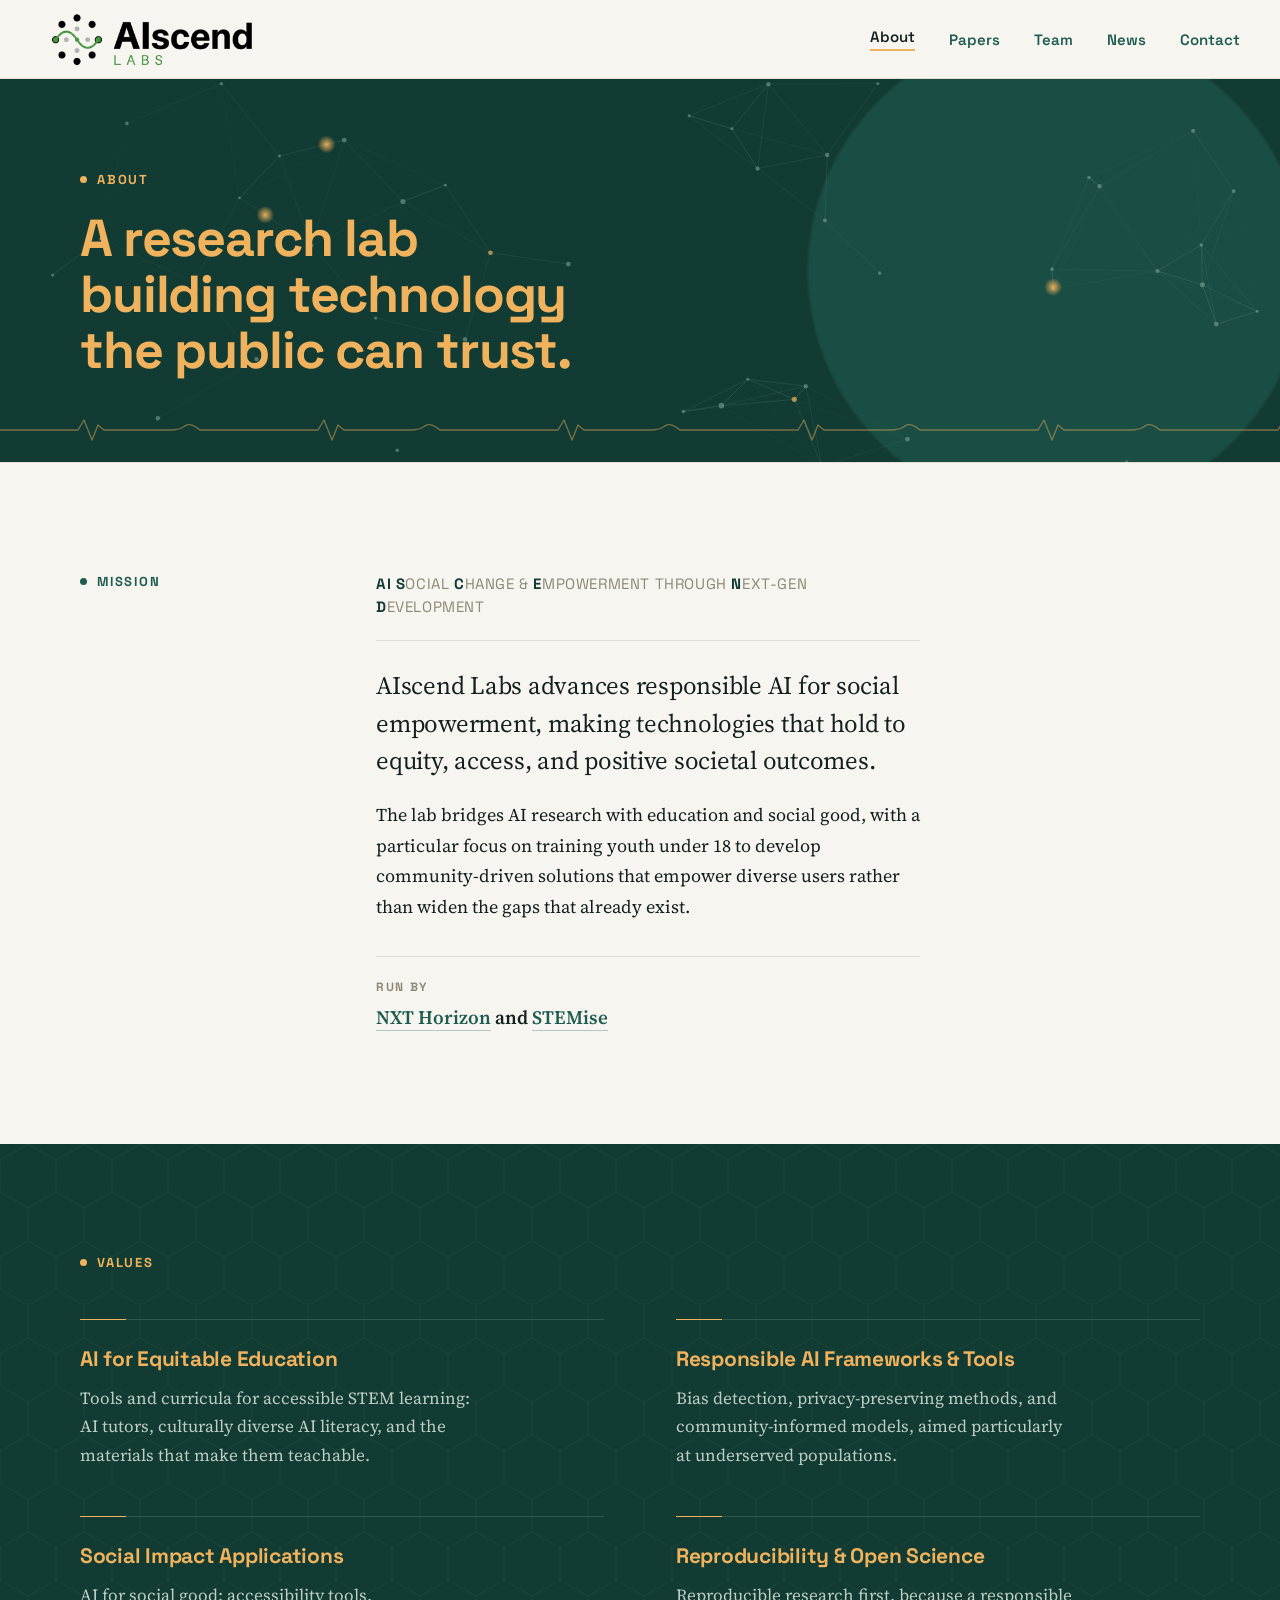
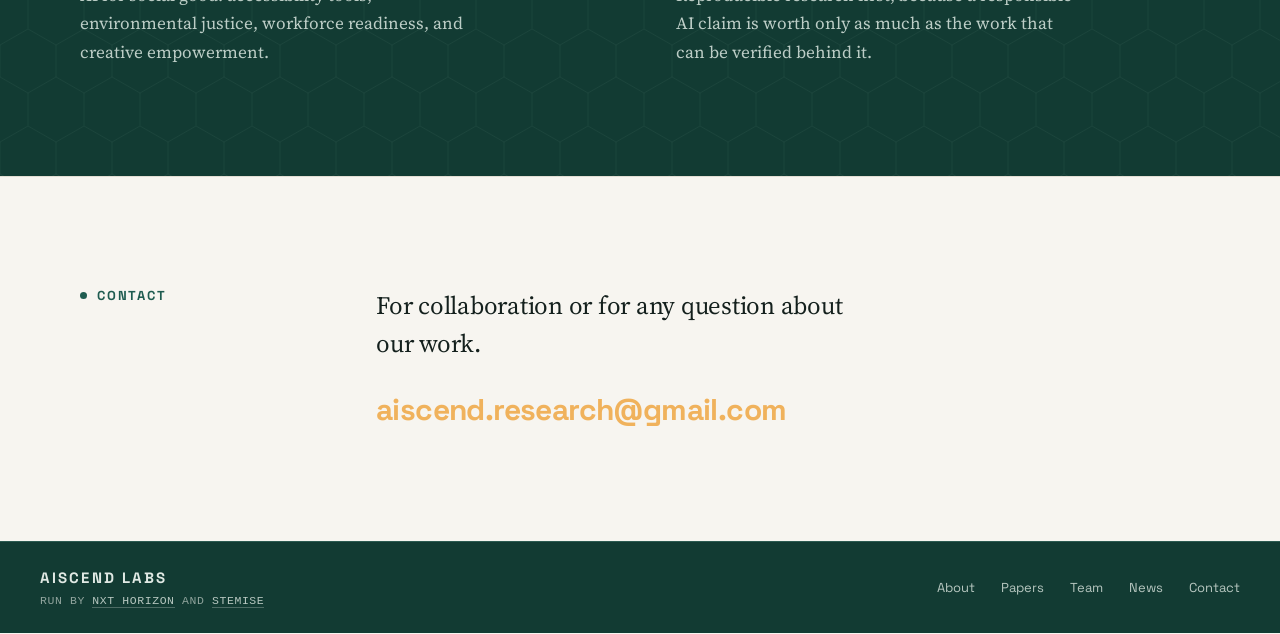
==== commit e038b81d: "x" ====
--- a/about.html
+++ b/about.html
@@ -10,7 +10,7 @@
 <link rel="preconnect" href="https://fonts.googleapis.com" />
 <link rel="preconnect" href="https://fonts.gstatic.com" crossorigin />
 <link href="https://fonts.googleapis.com/css2?family=Space+Grotesk:wght@400;500;600;700&family=Source+Serif+4:ital,opsz,wght@0,8..60,400;0,8..60,600;1,8..60,400&display=swap" rel="stylesheet" />
-<link rel="stylesheet" href="styles.css?v=5" />
+<link rel="stylesheet" href="styles.css?v=7" />
 </head>
 <body id="top">
 
@@ -22,6 +22,7 @@
     <a href="about.html" class="active">About</a>
     <a href="papers.html">Papers</a>
     <a href="team.html">Team</a>
+    <a href="news.html">News</a>
     <a href="#contact">Contact</a>
   </nav>
 </header>
@@ -47,9 +48,9 @@
         that hold to equity, access, and positive societal outcomes.
       </p>
       <p>
-        The lab bridges AI research with education and social good. We emphasize
-        reproducibility and transparency, and we focus on community-driven applications
-        that empower diverse users rather than widen the gaps that already exist.
+        The lab bridges AI research with education and social good, with a particular
+        focus on training youth under 18 to develop community-driven solutions that
+        empower diverse users rather than widen the gaps that already exist.
       </p>
 
       <div class="runby">
@@ -112,6 +113,7 @@
     <a href="about.html">About</a>
     <a href="papers.html">Papers</a>
     <a href="team.html">Team</a>
+    <a href="news.html">News</a>
     <a href="mailto:aiscend.research@gmail.com">Contact</a>
   </nav>
 </footer>
--- a/styles.css
+++ b/styles.css
@@ -655,7 +655,8 @@
   flex-wrap: wrap;
   gap: 12px;
 }
-.venue-list li {
+.venue-list li,
+.accepted-badge {
   font-family: var(--display);
   font-size: 15px;
   font-weight: 600;
@@ -663,6 +664,37 @@
   color: var(--forest);
   border: 2px solid var(--forest);
   padding: 10px 18px;
+}
+.accepted-badge {
+  align-self: flex-start;
+  margin-bottom: 18px;
+}
+
+/* ---------- news ---------- */
+.news-list {
+  list-style: none;
+  margin: 0;
+  padding: 0;
+}
+.news-item {
+  display: grid;
+  grid-template-columns: 140px 1fr;
+  gap: 32px;
+  padding: 36px 0;
+  border-top: 1px solid rgba(0, 0, 0, 0.12);
+}
+.news-item:first-child { border-top: 0; padding-top: 0; }
+.news-date {
+  font-family: var(--mono);
+  font-size: 13px;
+  letter-spacing: 0.1em;
+  text-transform: uppercase;
+  color: #8d8877;
+  padding-top: 6px;
+}
+.news-item .lede { margin-top: 0; }
+@media (max-width: 720px) {
+  .news-item { grid-template-columns: 1fr; gap: 10px; }
 }
 
 /* ---------- motion & science details (driven by fx.js) ---------- */
@@ -756,13 +788,15 @@
 .paper:hover::before { transform: scaleX(1); }
 
 /* venue chips: a node on each, filling in on hover */
-.venue-list li {
+.venue-list li,
+.accepted-badge {
   display: inline-flex;
   align-items: center;
   gap: 10px;
   transition: background 0.2s ease, color 0.2s ease, transform 0.2s ease;
 }
-.venue-list li::before {
+.venue-list li::before,
+.accepted-badge::before {
   content: "";
   width: 8px;
   height: 8px;
@@ -770,7 +804,8 @@
   background: var(--amber);
   box-shadow: 0 0 0 2px var(--forest);
 }
-.venue-list li:hover { background: var(--forest); color: var(--bone); transform: translateY(-2px); }
+.venue-list li:hover,
+.accepted-badge:hover { background: var(--forest); color: var(--bone); transform: translateY(-2px); }
 
 /* team portraits pick up an orbit ring on hover */
 .avatar { transition: box-shadow 0.3s ease, transform 0.3s ease; }
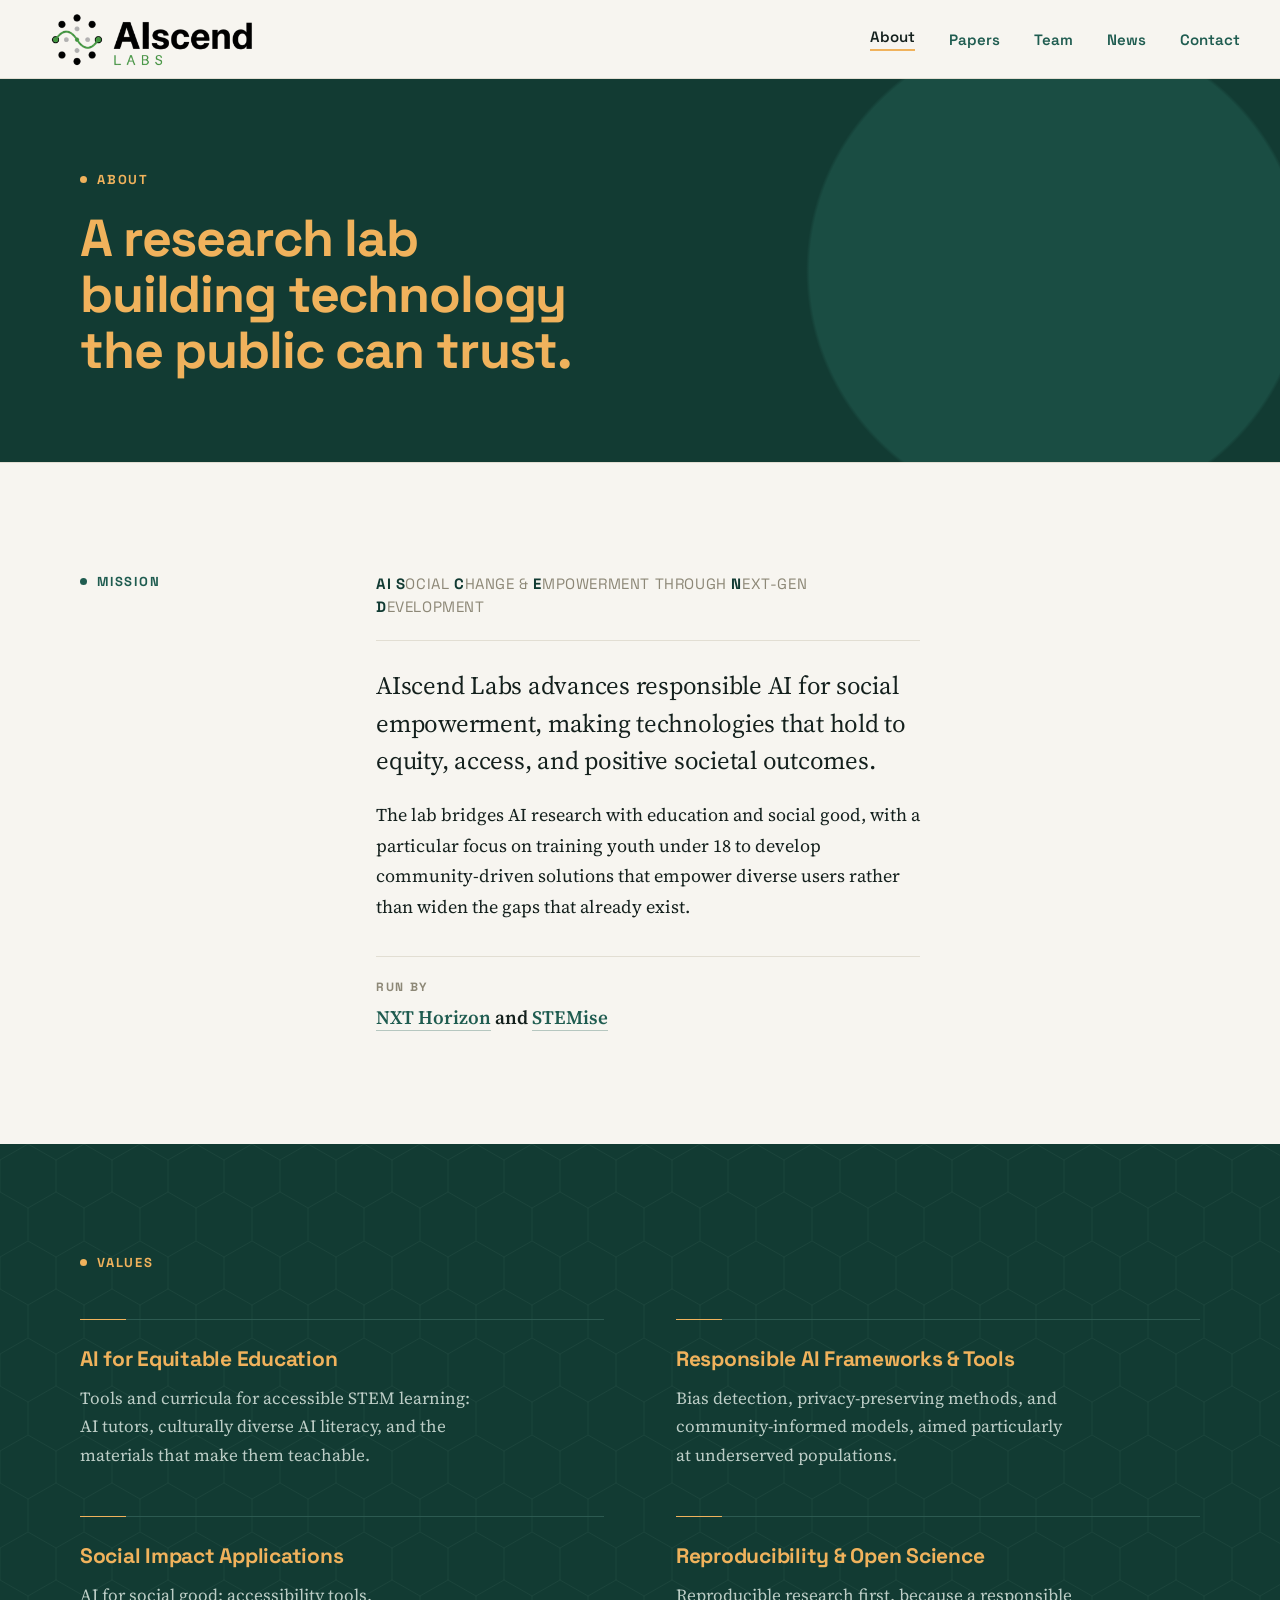
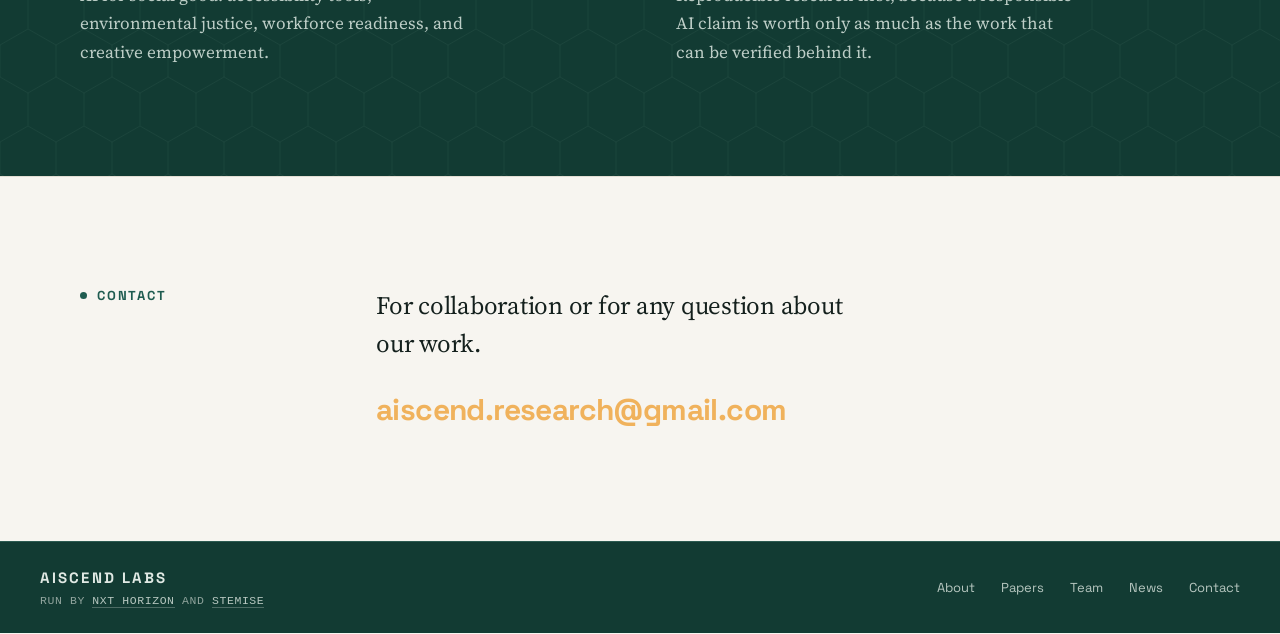
==== commit 41cbdf9f: "x" ====
--- a/about.html
+++ b/about.html
@@ -10,7 +10,7 @@
 <link rel="preconnect" href="https://fonts.googleapis.com" />
 <link rel="preconnect" href="https://fonts.gstatic.com" crossorigin />
 <link href="https://fonts.googleapis.com/css2?family=Space+Grotesk:wght@400;500;600;700&family=Source+Serif+4:ital,opsz,wght@0,8..60,400;0,8..60,600;1,8..60,400&display=swap" rel="stylesheet" />
-<link rel="stylesheet" href="styles.css?v=7" />
+<link rel="stylesheet" href="styles.css?v=8" />
 </head>
 <body id="top">
 
@@ -118,6 +118,6 @@
   </nav>
 </footer>
 
-<script src="fx.js" defer></script>
+<script src="fx.js?v=2" defer></script>
 </body>
 </html>
--- a/styles.css
+++ b/styles.css
@@ -699,31 +699,6 @@
 
 /* ---------- motion & science details (driven by fx.js) ---------- */
 
-/* neural network drawn behind the forest heroes */
-.fx-net {
-  position: absolute;
-  inset: 0;
-  width: 100%;
-  height: 100%;
-  pointer-events: none;
-}
-.page-hero .wrap, .hero-panel h1, .hero-panel p, .actions { z-index: 1; }
-
-/* a signal trace running along the foot of each subpage hero */
-.page-hero::after {
-  content: "";
-  position: absolute;
-  left: 0;
-  right: 0;
-  bottom: 18px;
-  height: 28px;
-  pointer-events: none;
-  opacity: 0.45;
-  background: url("data:image/svg+xml,%3Csvg xmlns='http://www.w3.org/2000/svg' width='240' height='28' viewBox='0 0 240 28'%3E%3Cpath d='M0 14 H70 L78 14 L84 4 L92 24 L98 9 L104 14 H170 Q180 14 185 10 T200 14 H240' fill='none' stroke='%23f0b25c' stroke-width='1.4' stroke-linejoin='round'/%3E%3C/svg%3E") repeat-x 0 0 / 240px 28px;
-  animation: fx-trace 9s linear infinite;
-}
-@keyframes fx-trace { to { background-position: -240px 0; } }
-
 /* dark sections carry a faint hexagonal (molecular) lattice */
 .section-dark {
   background-color: var(--forest);
@@ -833,6 +808,6 @@
 }
 
 @media (prefers-reduced-motion: reduce) {
-  .page-hero::after, .eyebrow::before { animation: none; }
+  .eyebrow::before { animation: none; }
   .paper, .venue-list li, .avatar, .card::before, .paper::before { transition: none; }
 }
